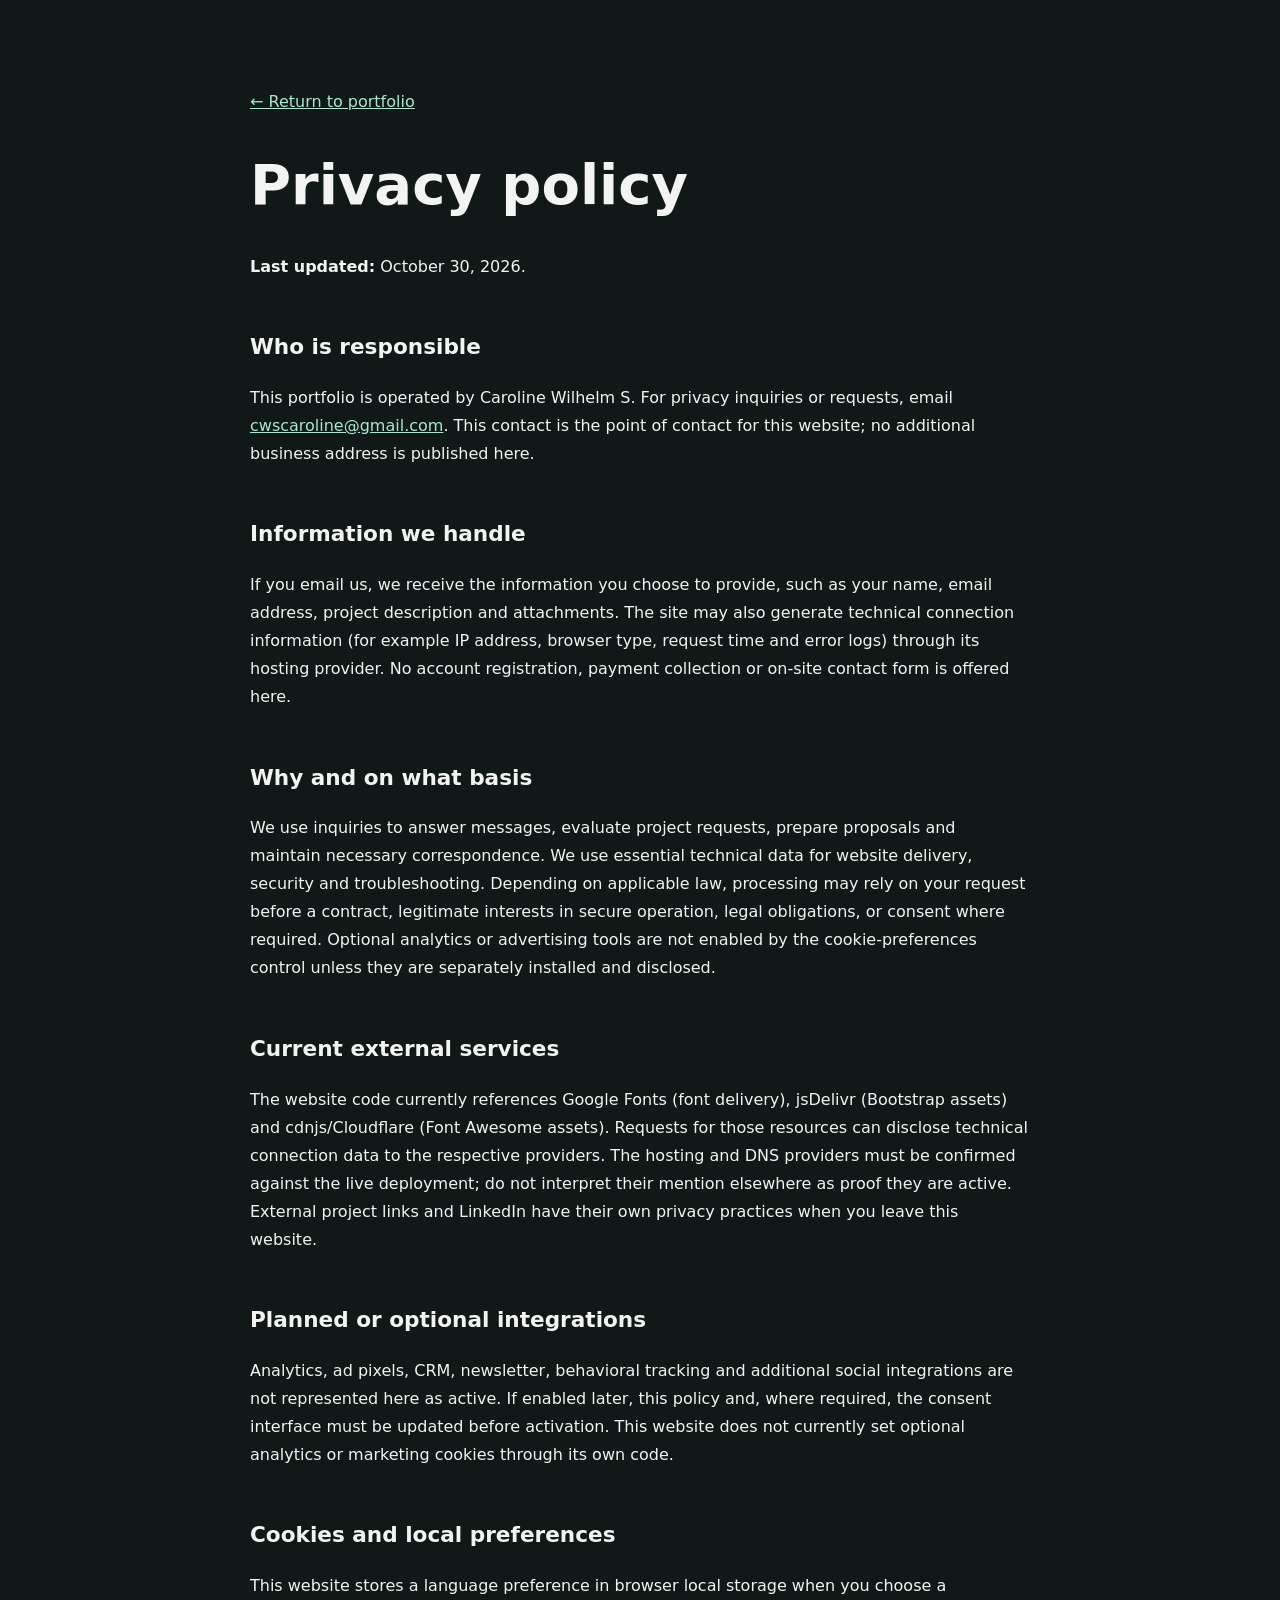
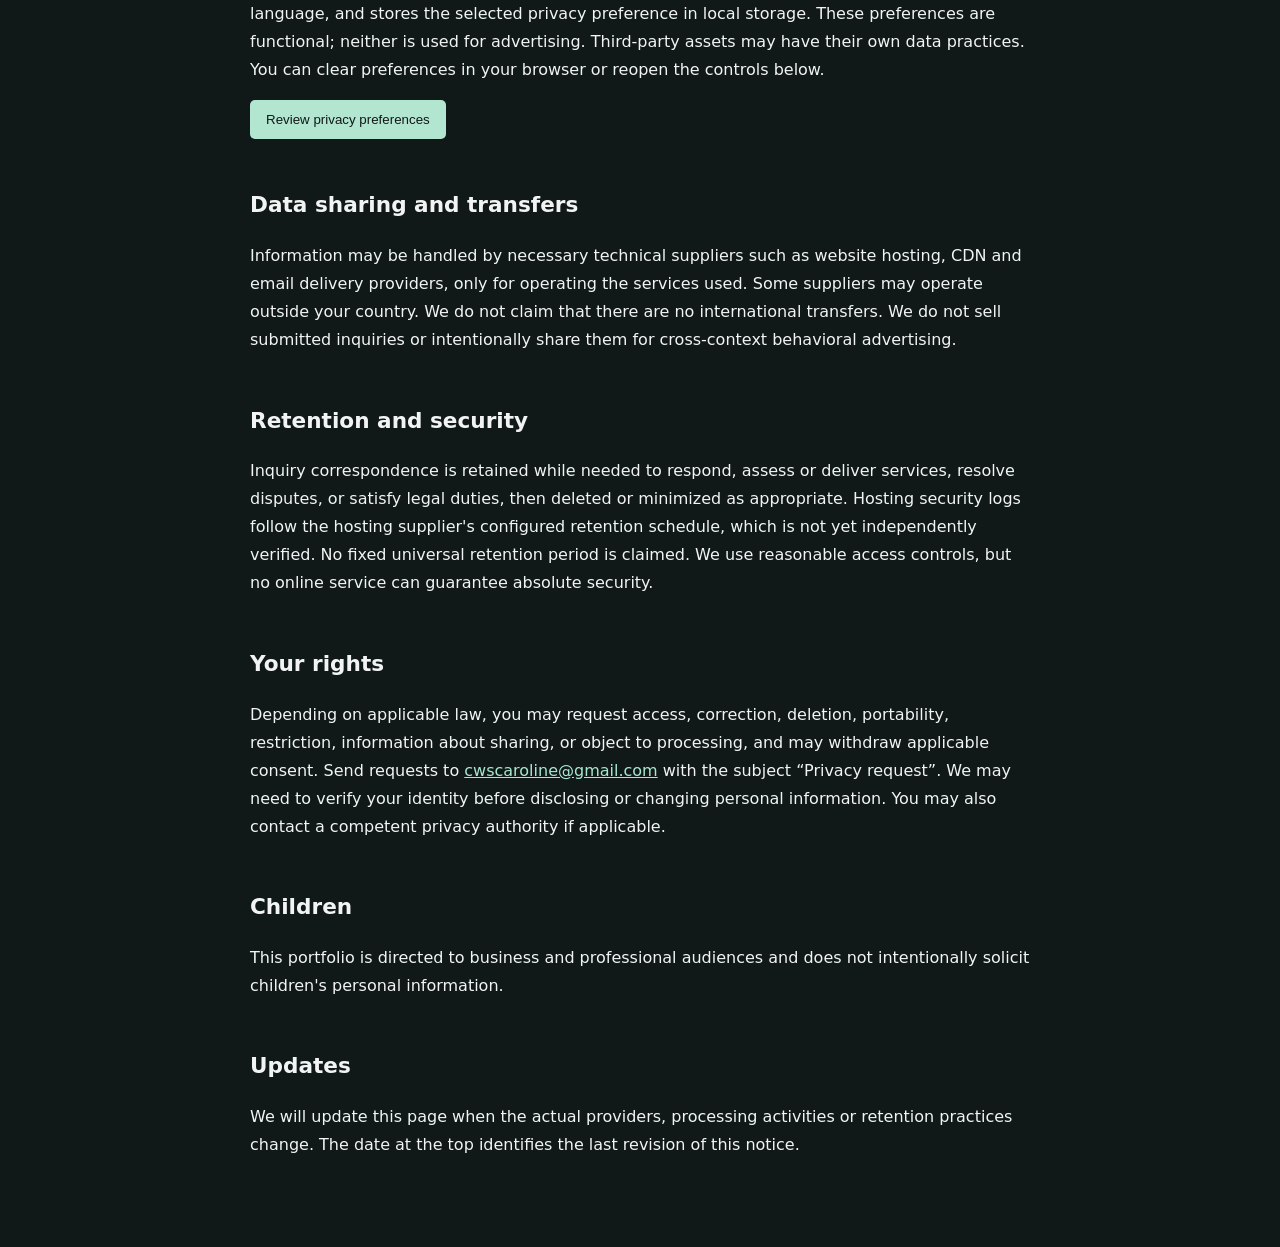
==== privacy.html @ b2c96a7a "Add portfolio privacy policy and essential SEO files" ====
<!doctype html>
<html lang="en"><head><meta charset="utf-8"><meta name="viewport" content="width=device-width, initial-scale=1"><title>Privacy Policy | Caroline Wilhelm S.</title><meta name="description" content="Learn how Caroline Wilhelm S. handles information, cookies, and privacy requests on carolinew.net."><link rel="canonical" href="https://carolinew.net/privacy.html"><meta name="robots" content="index,follow"><style>body{margin:0;background:#101918;color:#f1f4f2;font:16px/1.75 system-ui,sans-serif}main{max-width:780px;margin:auto;padding:72px 22px}a{color:#a9e7d0}h1{font-size:clamp(2rem,5vw,3.5rem);line-height:1.1}h2{margin-top:2.2em;font-size:1.35rem}button{color:#101918;background:#b3e6d0;border:0;border-radius:5px;padding:12px 16px;cursor:pointer}:focus-visible{outline:3px solid #d5f7e9;outline-offset:3px}</style></head><body><main><p><a href="/">← Return to portfolio</a></p><h1>Privacy policy</h1><p><strong>Last updated:</strong> October 30, 2026.</p>
<h2>Who is responsible</h2><p>This portfolio is operated by Caroline Wilhelm S. For privacy inquiries or requests, email <a href="mailto:cwscaroline@gmail.com">cwscaroline@gmail.com</a>. This contact is the point of contact for this website; no additional business address is published here.</p>
<h2>Information we handle</h2><p>If you email us, we receive the information you choose to provide, such as your name, email address, project description and attachments. The site may also generate technical connection information (for example IP address, browser type, request time and error logs) through its hosting provider. No account registration, payment collection or on-site contact form is offered here.</p>
<h2>Why and on what basis</h2><p>We use inquiries to answer messages, evaluate project requests, prepare proposals and maintain necessary correspondence. We use essential technical data for website delivery, security and troubleshooting. Depending on applicable law, processing may rely on your request before a contract, legitimate interests in secure operation, legal obligations, or consent where required. Optional analytics or advertising tools are not enabled by the cookie-preferences control unless they are separately installed and disclosed.</p>
<h2>Current external services</h2><p>The website code currently references Google Fonts (font delivery), jsDelivr (Bootstrap assets) and cdnjs/Cloudflare (Font Awesome assets). Requests for those resources can disclose technical connection data to the respective providers. The hosting and DNS providers must be confirmed against the live deployment; do not interpret their mention elsewhere as proof they are active. External project links and LinkedIn have their own privacy practices when you leave this website.</p>
<h2>Planned or optional integrations</h2><p>Analytics, ad pixels, CRM, newsletter, behavioral tracking and additional social integrations are not represented here as active. If enabled later, this policy and, where required, the consent interface must be updated before activation. This website does not currently set optional analytics or marketing cookies through its own code.</p>
<h2>Cookies and local preferences</h2><p>This website stores a language preference in browser local storage when you choose a language, and stores the selected privacy preference in local storage. These preferences are functional; neither is used for advertising. Third-party assets may have their own data practices. You can clear preferences in your browser or reopen the controls below.</p><p><button id="cws-privacy-settings" type="button">Review privacy preferences</button></p>
<h2>Data sharing and transfers</h2><p>Information may be handled by necessary technical suppliers such as website hosting, CDN and email delivery providers, only for operating the services used. Some suppliers may operate outside your country. We do not claim that there are no international transfers. We do not sell submitted inquiries or intentionally share them for cross-context behavioral advertising.</p>
<h2>Retention and security</h2><p>Inquiry correspondence is retained while needed to respond, assess or deliver services, resolve disputes, or satisfy legal duties, then deleted or minimized as appropriate. Hosting security logs follow the hosting supplier's configured retention schedule, which is not yet independently verified. No fixed universal retention period is claimed. We use reasonable access controls, but no online service can guarantee absolute security.</p>
<h2>Your rights</h2><p>Depending on applicable law, you may request access, correction, deletion, portability, restriction, information about sharing, or object to processing, and may withdraw applicable consent. Send requests to <a href="mailto:cwscaroline@gmail.com?subject=Privacy%20request">cwscaroline@gmail.com</a> with the subject “Privacy request”. We may need to verify your identity before disclosing or changing personal information. You may also contact a competent privacy authority if applicable.</p>
<h2>Children</h2><p>This portfolio is directed to business and professional audiences and does not intentionally solicit children's personal information.</p>
<h2>Updates</h2><p>We will update this page when the actual providers, processing activities or retention practices change. The date at the top identifies the last revision of this notice.</p></main><script src="/privacy.js" defer></script></body></html>
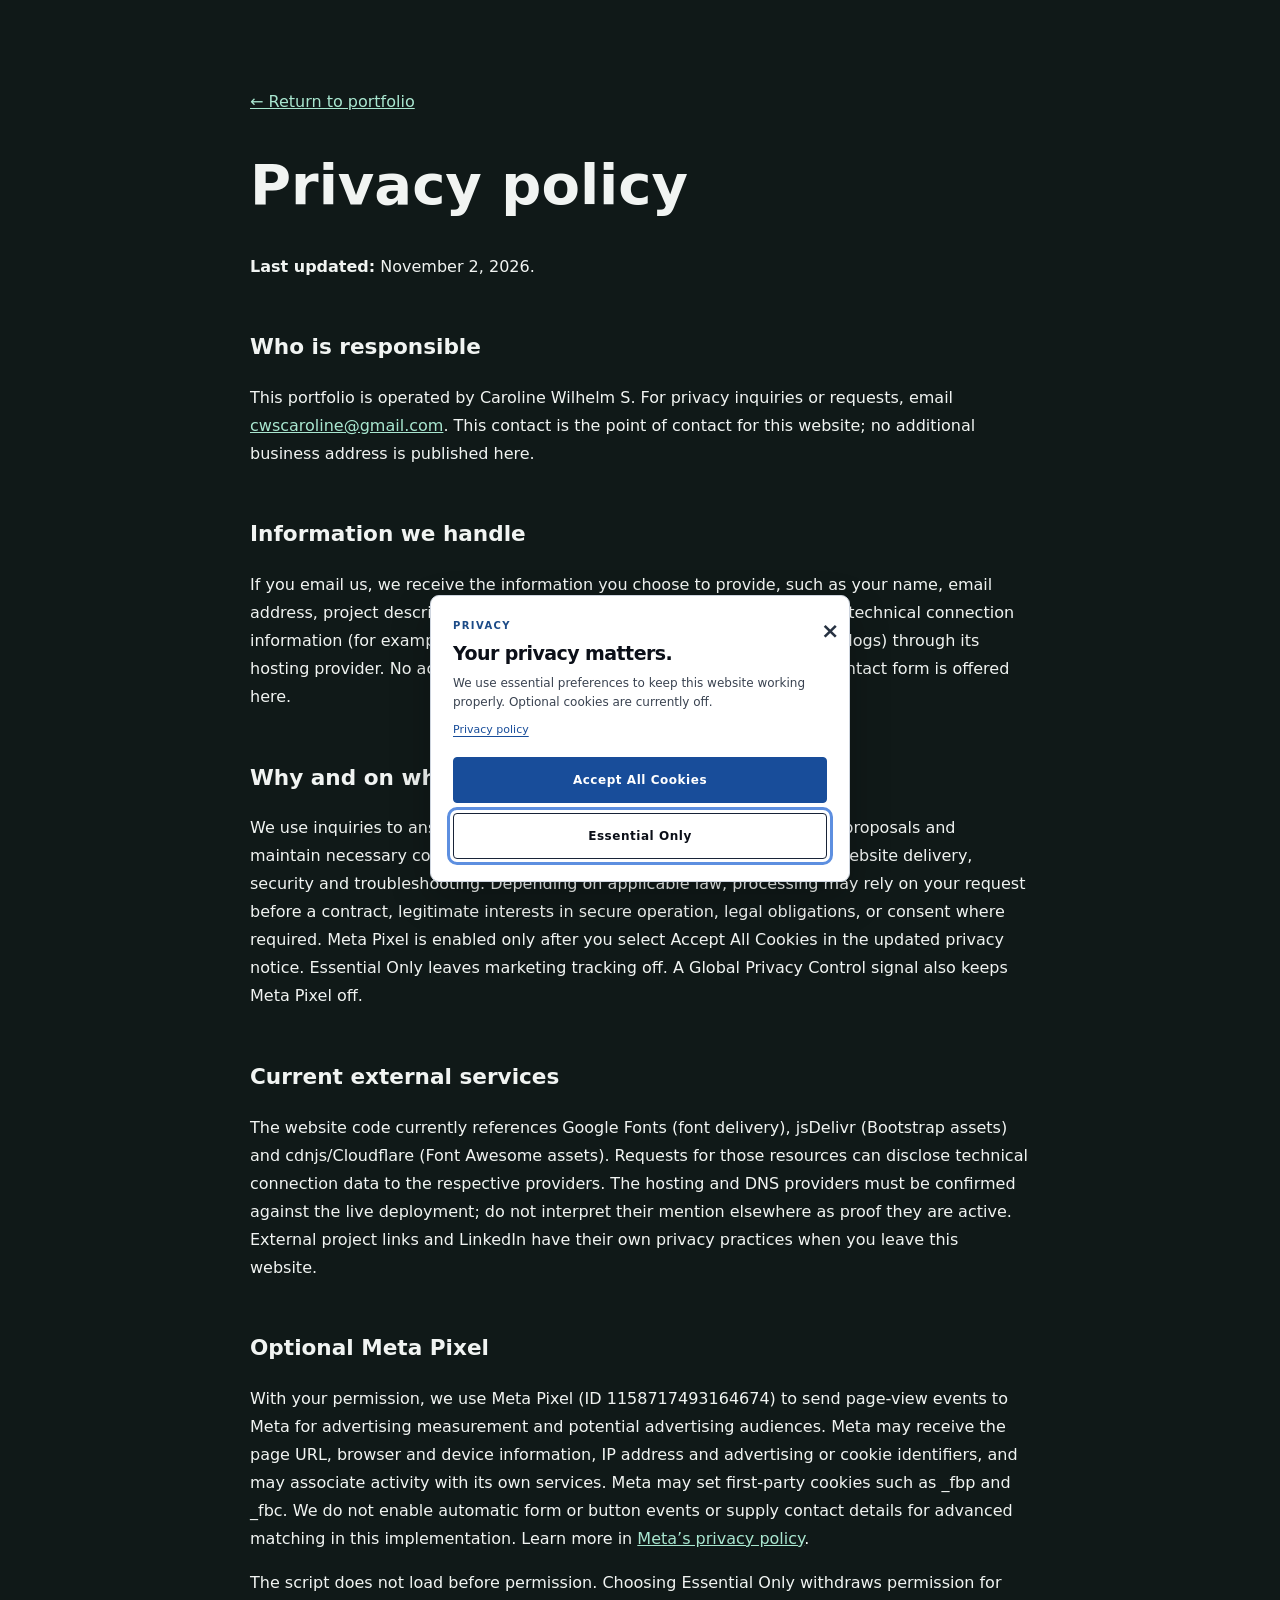
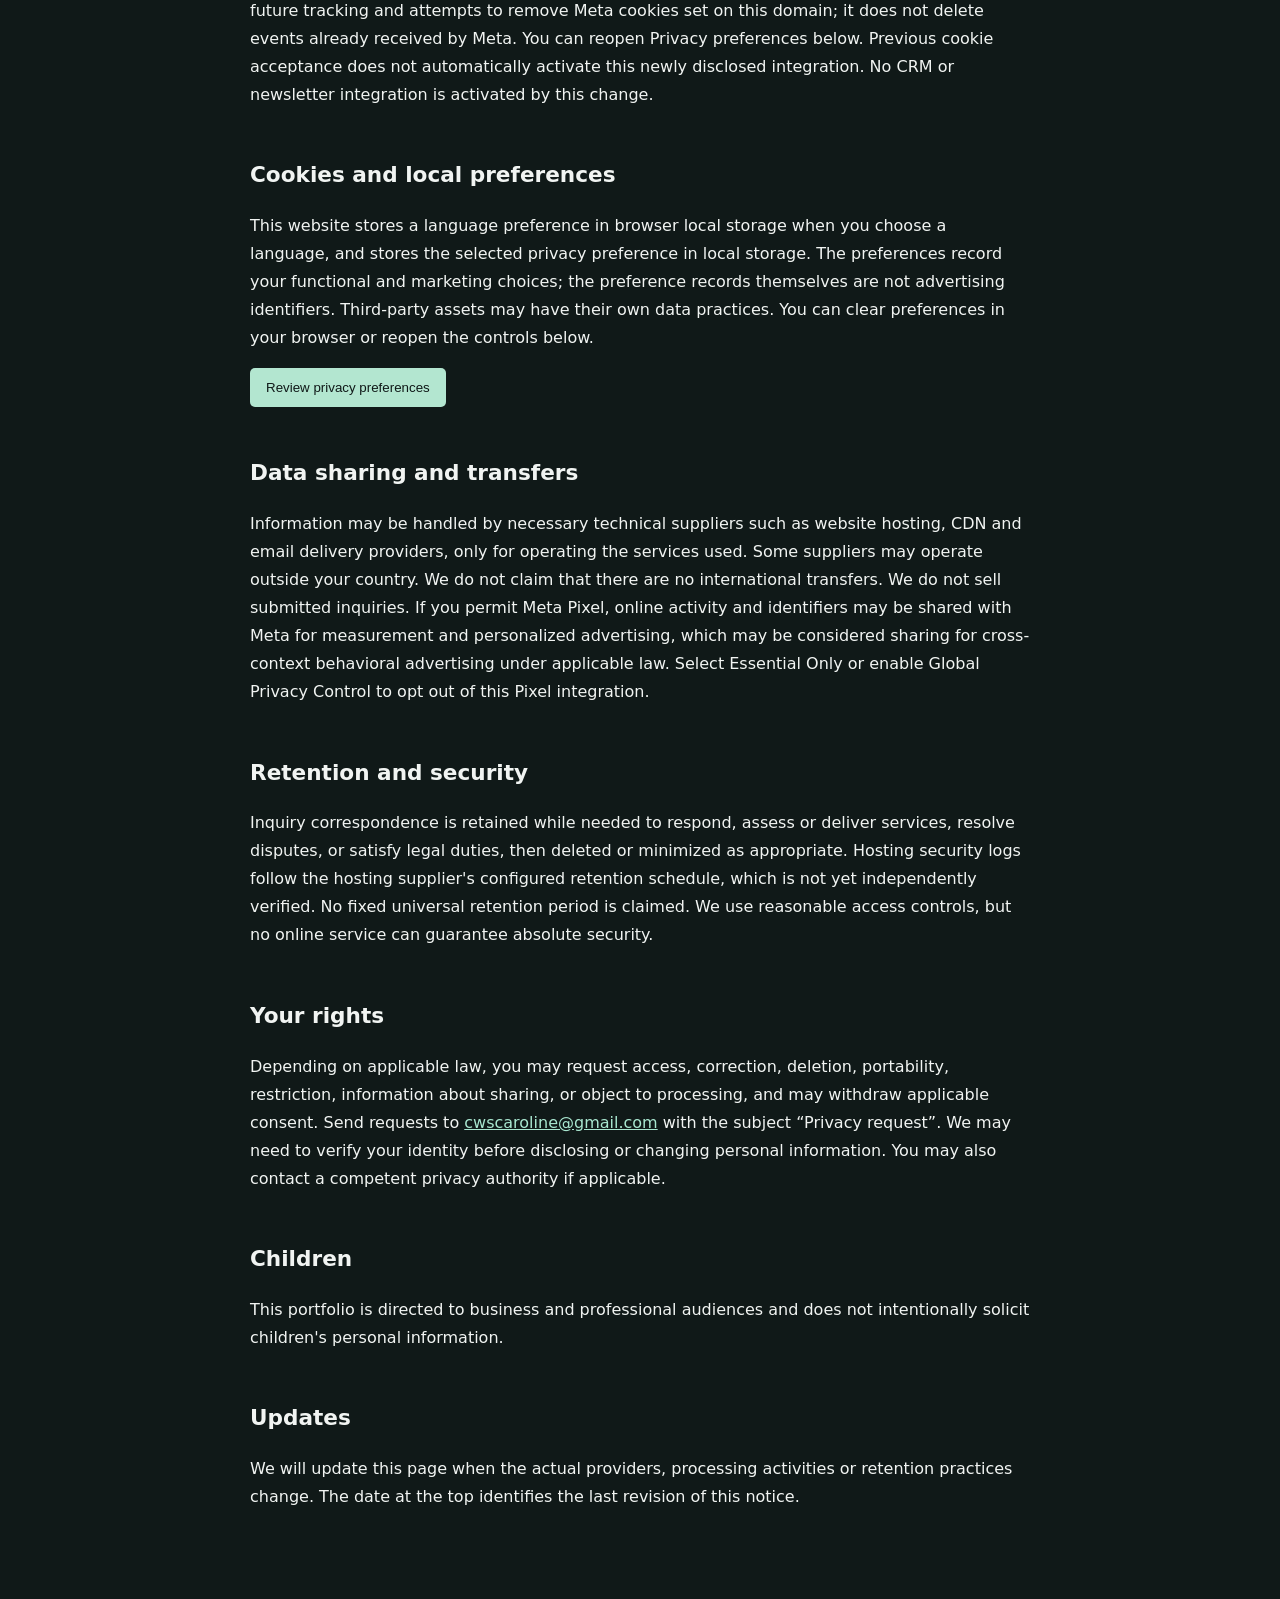
==== commit 2ad3df02: "Disclose optional Meta Pixel and updated marketing consent" ====
--- a/privacy.html
+++ b/privacy.html
@@ -1,12 +1,12 @@
 <!doctype html>
-<html lang="en"><head><meta charset="utf-8"><meta name="viewport" content="width=device-width, initial-scale=1"><title>Privacy Policy | Caroline Wilhelm S.</title><meta name="description" content="Learn how Caroline Wilhelm S. handles information, cookies, and privacy requests on carolinew.net."><link rel="canonical" href="https://carolinew.net/privacy.html"><meta name="robots" content="index,follow"><style>body{margin:0;background:#101918;color:#f1f4f2;font:16px/1.75 system-ui,sans-serif}main{max-width:780px;margin:auto;padding:72px 22px}a{color:#a9e7d0}h1{font-size:clamp(2rem,5vw,3.5rem);line-height:1.1}h2{margin-top:2.2em;font-size:1.35rem}button{color:#101918;background:#b3e6d0;border:0;border-radius:5px;padding:12px 16px;cursor:pointer}:focus-visible{outline:3px solid #d5f7e9;outline-offset:3px}</style></head><body><main><p><a href="/">← Return to portfolio</a></p><h1>Privacy policy</h1><p><strong>Last updated:</strong> October 30, 2026.</p>
+<html lang="en"><head><meta charset="utf-8"><meta name="viewport" content="width=device-width, initial-scale=1"><title>Privacy Policy | Caroline Wilhelm S.</title><meta name="description" content="Learn how Caroline Wilhelm S. handles information, cookies, and privacy requests on carolinew.net."><link rel="canonical" href="https://carolinew.net/privacy.html"><meta name="robots" content="index,follow"><style>body{margin:0;background:#101918;color:#f1f4f2;font:16px/1.75 system-ui,sans-serif}main{max-width:780px;margin:auto;padding:72px 22px}a{color:#a9e7d0}h1{font-size:clamp(2rem,5vw,3.5rem);line-height:1.1}h2{margin-top:2.2em;font-size:1.35rem}button{color:#101918;background:#b3e6d0;border:0;border-radius:5px;padding:12px 16px;cursor:pointer}:focus-visible{outline:3px solid #d5f7e9;outline-offset:3px}</style></head><body><main><p><a href="/">← Return to portfolio</a></p><h1>Privacy policy</h1><p><strong>Last updated:</strong> November 2, 2026.</p>
 <h2>Who is responsible</h2><p>This portfolio is operated by Caroline Wilhelm S. For privacy inquiries or requests, email <a href="mailto:cwscaroline@gmail.com">cwscaroline@gmail.com</a>. This contact is the point of contact for this website; no additional business address is published here.</p>
 <h2>Information we handle</h2><p>If you email us, we receive the information you choose to provide, such as your name, email address, project description and attachments. The site may also generate technical connection information (for example IP address, browser type, request time and error logs) through its hosting provider. No account registration, payment collection or on-site contact form is offered here.</p>
-<h2>Why and on what basis</h2><p>We use inquiries to answer messages, evaluate project requests, prepare proposals and maintain necessary correspondence. We use essential technical data for website delivery, security and troubleshooting. Depending on applicable law, processing may rely on your request before a contract, legitimate interests in secure operation, legal obligations, or consent where required. Optional analytics or advertising tools are not enabled by the cookie-preferences control unless they are separately installed and disclosed.</p>
+<h2>Why and on what basis</h2><p>We use inquiries to answer messages, evaluate project requests, prepare proposals and maintain necessary correspondence. We use essential technical data for website delivery, security and troubleshooting. Depending on applicable law, processing may rely on your request before a contract, legitimate interests in secure operation, legal obligations, or consent where required. Meta Pixel is enabled only after you select Accept All Cookies in the updated privacy notice. Essential Only leaves marketing tracking off. A Global Privacy Control signal also keeps Meta Pixel off.</p>
 <h2>Current external services</h2><p>The website code currently references Google Fonts (font delivery), jsDelivr (Bootstrap assets) and cdnjs/Cloudflare (Font Awesome assets). Requests for those resources can disclose technical connection data to the respective providers. The hosting and DNS providers must be confirmed against the live deployment; do not interpret their mention elsewhere as proof they are active. External project links and LinkedIn have their own privacy practices when you leave this website.</p>
-<h2>Planned or optional integrations</h2><p>Analytics, ad pixels, CRM, newsletter, behavioral tracking and additional social integrations are not represented here as active. If enabled later, this policy and, where required, the consent interface must be updated before activation. This website does not currently set optional analytics or marketing cookies through its own code.</p>
-<h2>Cookies and local preferences</h2><p>This website stores a language preference in browser local storage when you choose a language, and stores the selected privacy preference in local storage. These preferences are functional; neither is used for advertising. Third-party assets may have their own data practices. You can clear preferences in your browser or reopen the controls below.</p><p><button id="cws-privacy-settings" type="button">Review privacy preferences</button></p>
-<h2>Data sharing and transfers</h2><p>Information may be handled by necessary technical suppliers such as website hosting, CDN and email delivery providers, only for operating the services used. Some suppliers may operate outside your country. We do not claim that there are no international transfers. We do not sell submitted inquiries or intentionally share them for cross-context behavioral advertising.</p>
+<h2>Optional Meta Pixel</h2><p>With your permission, we use Meta Pixel (ID 1158717493164674) to send page-view events to Meta for advertising measurement and potential advertising audiences. Meta may receive the page URL, browser and device information, IP address and advertising or cookie identifiers, and may associate activity with its own services. Meta may set first-party cookies such as _fbp and _fbc. We do not enable automatic form or button events or supply contact details for advanced matching in this implementation. Learn more in <a href="https://www.facebook.com/privacy/policy/" target="_blank" rel="noopener noreferrer">Meta’s privacy policy</a>.</p><p>The script does not load before permission. Choosing Essential Only withdraws permission for future tracking and attempts to remove Meta cookies set on this domain; it does not delete events already received by Meta. You can reopen Privacy preferences below. Previous cookie acceptance does not automatically activate this newly disclosed integration. No CRM or newsletter integration is activated by this change.</p>
+<h2>Cookies and local preferences</h2><p>This website stores a language preference in browser local storage when you choose a language, and stores the selected privacy preference in local storage. The preferences record your functional and marketing choices; the preference records themselves are not advertising identifiers. Third-party assets may have their own data practices. You can clear preferences in your browser or reopen the controls below.</p><p><button id="cws-privacy-settings" type="button">Review privacy preferences</button></p>
+<h2>Data sharing and transfers</h2><p>Information may be handled by necessary technical suppliers such as website hosting, CDN and email delivery providers, only for operating the services used. Some suppliers may operate outside your country. We do not claim that there are no international transfers. We do not sell submitted inquiries. If you permit Meta Pixel, online activity and identifiers may be shared with Meta for measurement and personalized advertising, which may be considered sharing for cross-context behavioral advertising under applicable law. Select Essential Only or enable Global Privacy Control to opt out of this Pixel integration.</p>
 <h2>Retention and security</h2><p>Inquiry correspondence is retained while needed to respond, assess or deliver services, resolve disputes, or satisfy legal duties, then deleted or minimized as appropriate. Hosting security logs follow the hosting supplier's configured retention schedule, which is not yet independently verified. No fixed universal retention period is claimed. We use reasonable access controls, but no online service can guarantee absolute security.</p>
 <h2>Your rights</h2><p>Depending on applicable law, you may request access, correction, deletion, portability, restriction, information about sharing, or object to processing, and may withdraw applicable consent. Send requests to <a href="mailto:cwscaroline@gmail.com?subject=Privacy%20request">cwscaroline@gmail.com</a> with the subject “Privacy request”. We may need to verify your identity before disclosing or changing personal information. You may also contact a competent privacy authority if applicable.</p>
 <h2>Children</h2><p>This portfolio is directed to business and professional audiences and does not intentionally solicit children's personal information.</p>
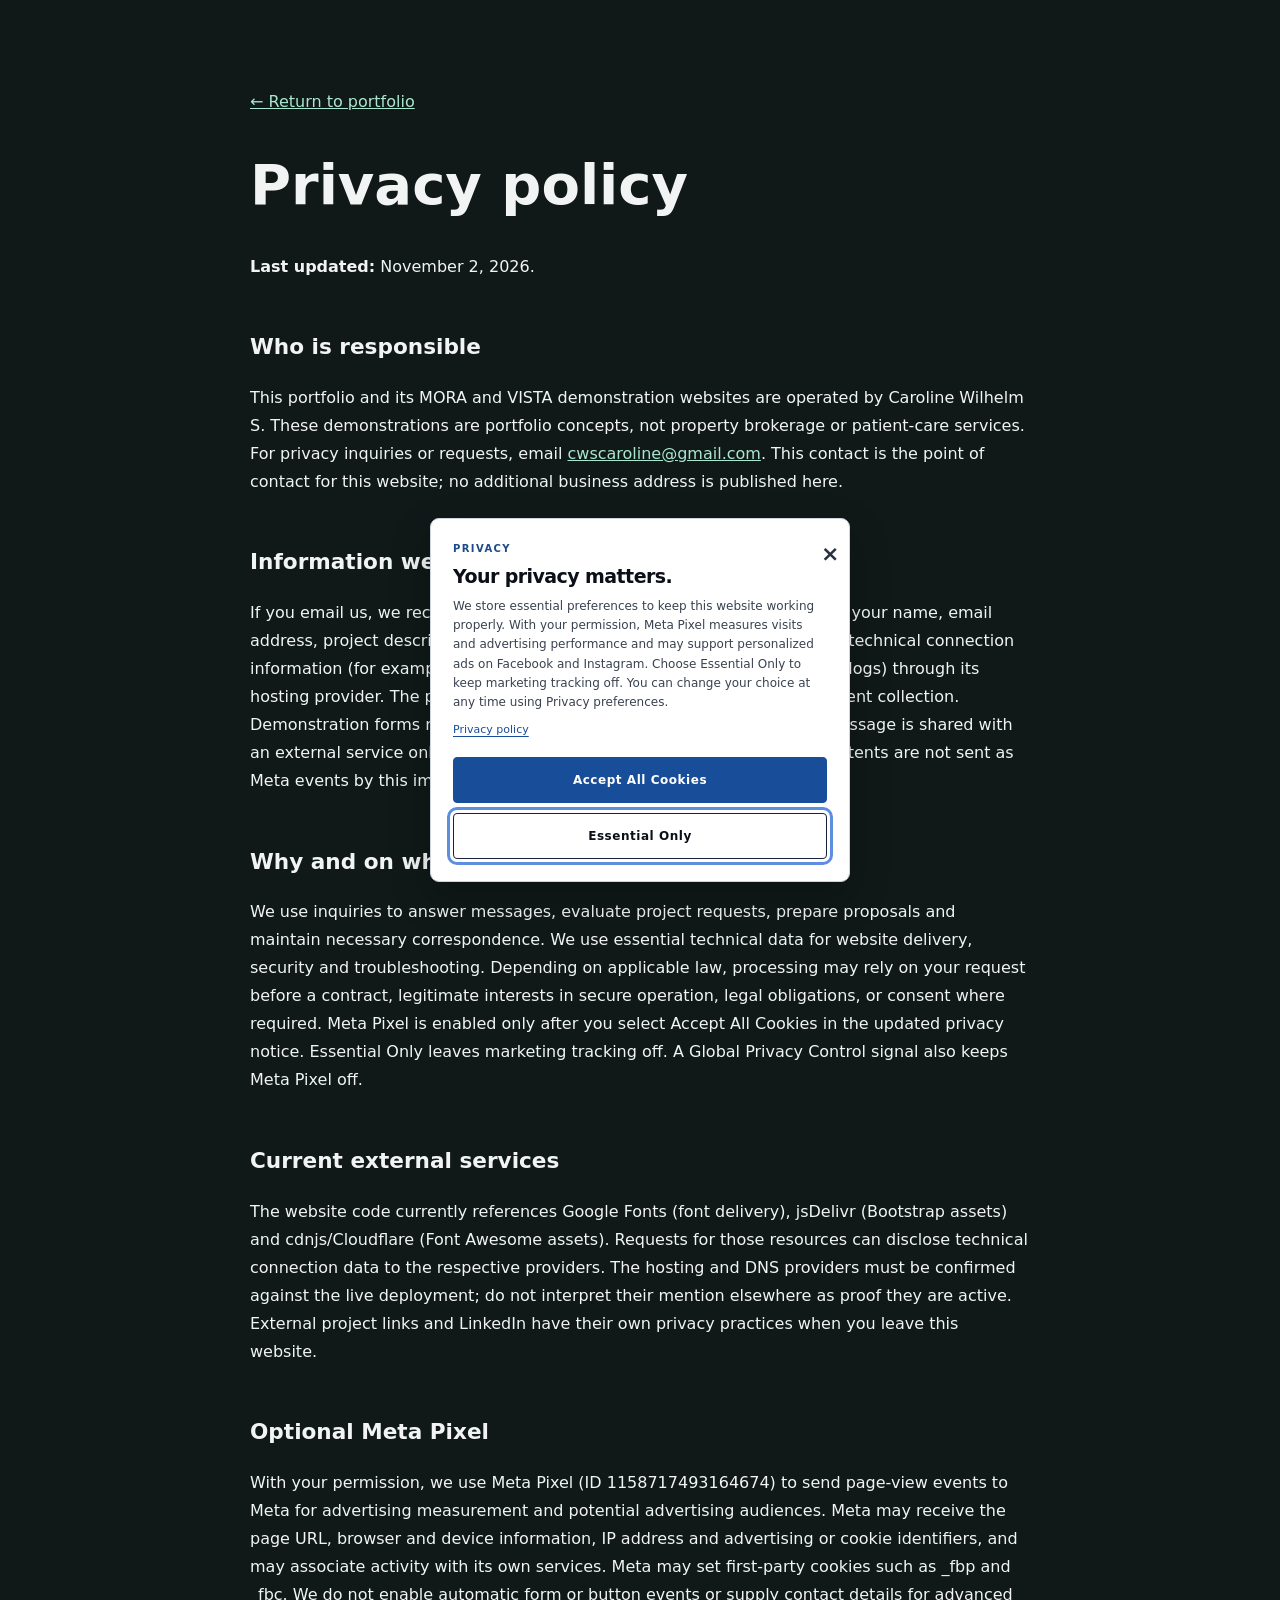
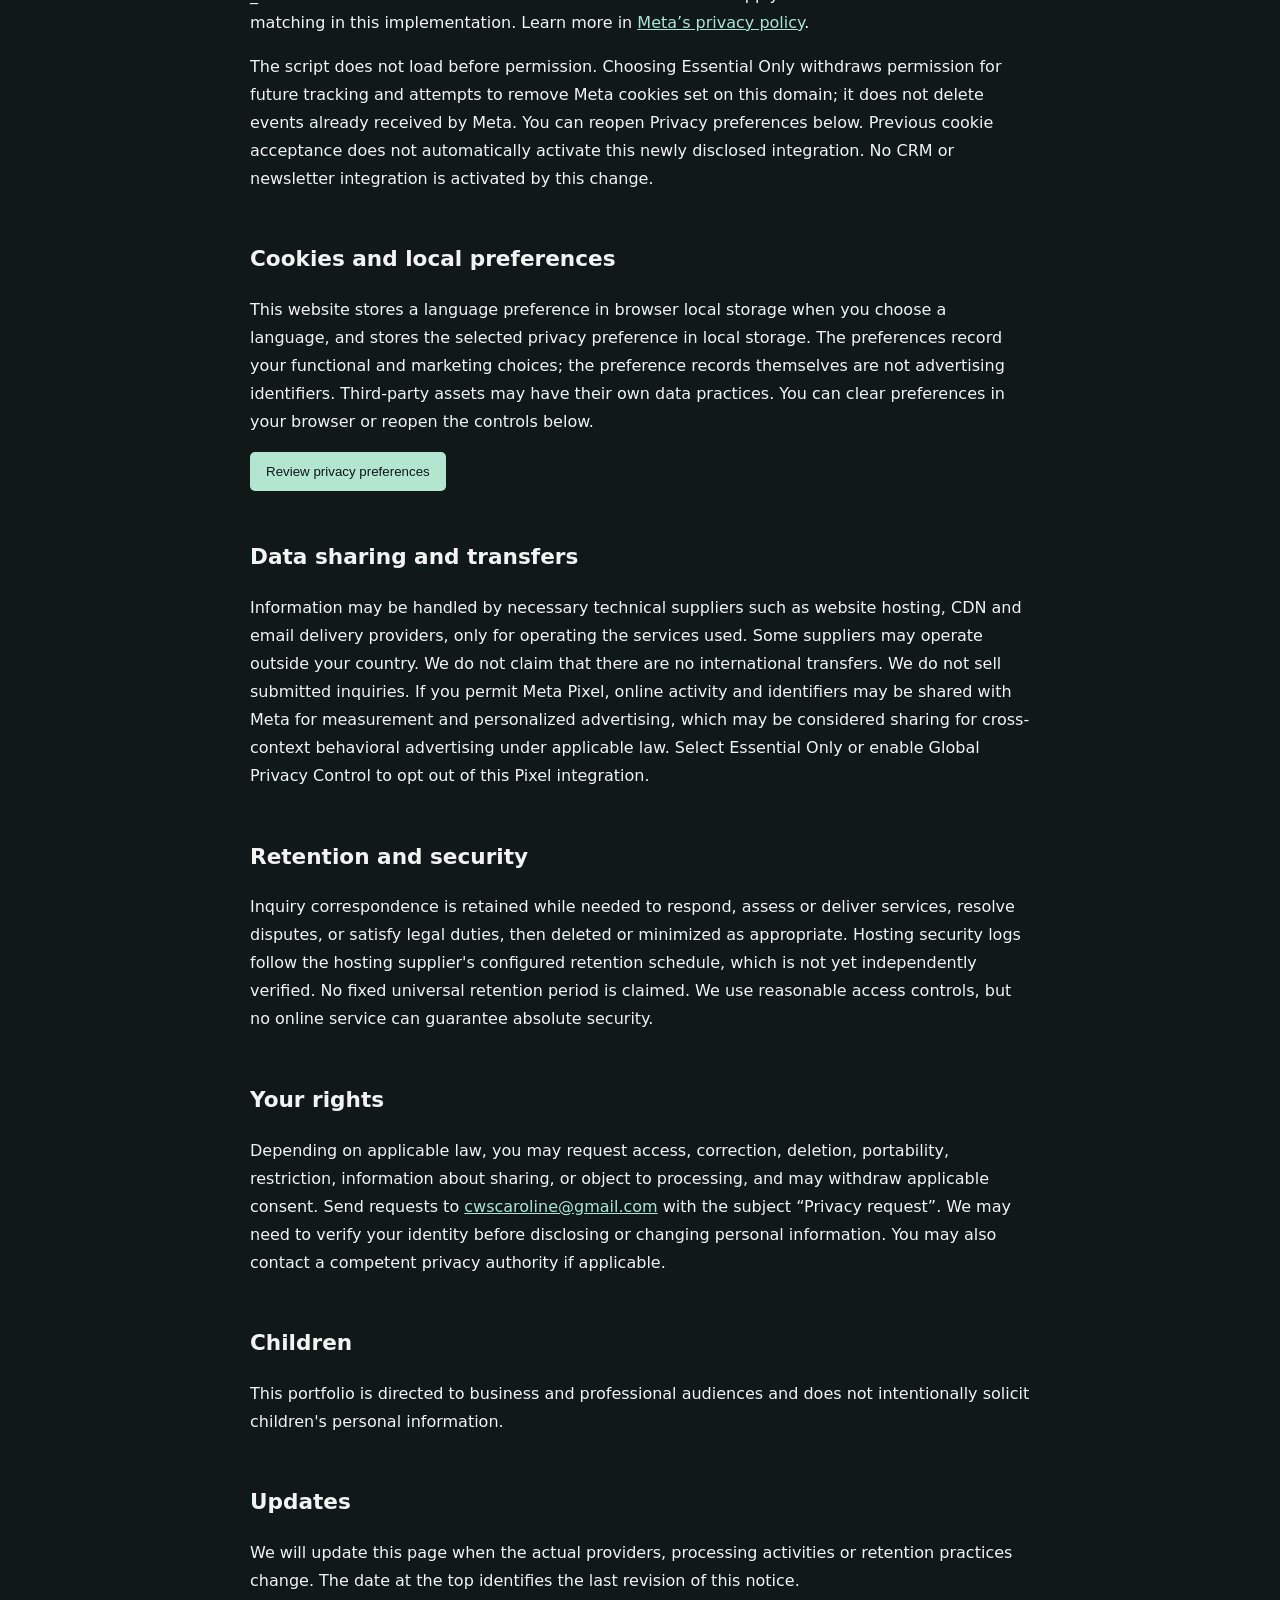
==== commit 543f18a3: "Add consent-gated Meta Pixel across public portfolio pages" ====
--- a/privacy.html
+++ b/privacy.html
@@ -1,7 +1,7 @@
 <!doctype html>
 <html lang="en"><head><meta charset="utf-8"><meta name="viewport" content="width=device-width, initial-scale=1"><title>Privacy Policy | Caroline Wilhelm S.</title><meta name="description" content="Learn how Caroline Wilhelm S. handles information, cookies, and privacy requests on carolinew.net."><link rel="canonical" href="https://carolinew.net/privacy.html"><meta name="robots" content="index,follow"><style>body{margin:0;background:#101918;color:#f1f4f2;font:16px/1.75 system-ui,sans-serif}main{max-width:780px;margin:auto;padding:72px 22px}a{color:#a9e7d0}h1{font-size:clamp(2rem,5vw,3.5rem);line-height:1.1}h2{margin-top:2.2em;font-size:1.35rem}button{color:#101918;background:#b3e6d0;border:0;border-radius:5px;padding:12px 16px;cursor:pointer}:focus-visible{outline:3px solid #d5f7e9;outline-offset:3px}</style></head><body><main><p><a href="/">← Return to portfolio</a></p><h1>Privacy policy</h1><p><strong>Last updated:</strong> November 2, 2026.</p>
-<h2>Who is responsible</h2><p>This portfolio is operated by Caroline Wilhelm S. For privacy inquiries or requests, email <a href="mailto:cwscaroline@gmail.com">cwscaroline@gmail.com</a>. This contact is the point of contact for this website; no additional business address is published here.</p>
-<h2>Information we handle</h2><p>If you email us, we receive the information you choose to provide, such as your name, email address, project description and attachments. The site may also generate technical connection information (for example IP address, browser type, request time and error logs) through its hosting provider. No account registration, payment collection or on-site contact form is offered here.</p>
+<h2>Who is responsible</h2><p>This portfolio and its MORA and VISTA demonstration websites are operated by Caroline Wilhelm S. These demonstrations are portfolio concepts, not property brokerage or patient-care services. For privacy inquiries or requests, email <a href="mailto:cwscaroline@gmail.com">cwscaroline@gmail.com</a>. This contact is the point of contact for this website; no additional business address is published here.</p>
+<h2>Information we handle</h2><p>If you email us, we receive the information you choose to provide, such as your name, email address, project description and attachments. The site may also generate technical connection information (for example IP address, browser type, request time and error logs) through its hosting provider. The portfolio does not offer account registration or payment collection. Demonstration forms may prepare messages locally in your browser; a message is shared with an external service only when you choose to continue or send it. Form contents are not sent as Meta events by this implementation.</p>
 <h2>Why and on what basis</h2><p>We use inquiries to answer messages, evaluate project requests, prepare proposals and maintain necessary correspondence. We use essential technical data for website delivery, security and troubleshooting. Depending on applicable law, processing may rely on your request before a contract, legitimate interests in secure operation, legal obligations, or consent where required. Meta Pixel is enabled only after you select Accept All Cookies in the updated privacy notice. Essential Only leaves marketing tracking off. A Global Privacy Control signal also keeps Meta Pixel off.</p>
 <h2>Current external services</h2><p>The website code currently references Google Fonts (font delivery), jsDelivr (Bootstrap assets) and cdnjs/Cloudflare (Font Awesome assets). Requests for those resources can disclose technical connection data to the respective providers. The hosting and DNS providers must be confirmed against the live deployment; do not interpret their mention elsewhere as proof they are active. External project links and LinkedIn have their own privacy practices when you leave this website.</p>
 <h2>Optional Meta Pixel</h2><p>With your permission, we use Meta Pixel (ID 1158717493164674) to send page-view events to Meta for advertising measurement and potential advertising audiences. Meta may receive the page URL, browser and device information, IP address and advertising or cookie identifiers, and may associate activity with its own services. Meta may set first-party cookies such as _fbp and _fbc. We do not enable automatic form or button events or supply contact details for advanced matching in this implementation. Learn more in <a href="https://www.facebook.com/privacy/policy/" target="_blank" rel="noopener noreferrer">Meta’s privacy policy</a>.</p><p>The script does not load before permission. Choosing Essential Only withdraws permission for future tracking and attempts to remove Meta cookies set on this domain; it does not delete events already received by Meta. You can reopen Privacy preferences below. Previous cookie acceptance does not automatically activate this newly disclosed integration. No CRM or newsletter integration is activated by this change.</p>
@@ -10,4 +10,4 @@
 <h2>Retention and security</h2><p>Inquiry correspondence is retained while needed to respond, assess or deliver services, resolve disputes, or satisfy legal duties, then deleted or minimized as appropriate. Hosting security logs follow the hosting supplier's configured retention schedule, which is not yet independently verified. No fixed universal retention period is claimed. We use reasonable access controls, but no online service can guarantee absolute security.</p>
 <h2>Your rights</h2><p>Depending on applicable law, you may request access, correction, deletion, portability, restriction, information about sharing, or object to processing, and may withdraw applicable consent. Send requests to <a href="mailto:cwscaroline@gmail.com?subject=Privacy%20request">cwscaroline@gmail.com</a> with the subject “Privacy request”. We may need to verify your identity before disclosing or changing personal information. You may also contact a competent privacy authority if applicable.</p>
 <h2>Children</h2><p>This portfolio is directed to business and professional audiences and does not intentionally solicit children's personal information.</p>
-<h2>Updates</h2><p>We will update this page when the actual providers, processing activities or retention practices change. The date at the top identifies the last revision of this notice.</p></main><script src="/privacy.js" defer></script></body></html>+<h2>Updates</h2><p>We will update this page when the actual providers, processing activities or retention practices change. The date at the top identifies the last revision of this notice.</p></main><script src="/privacy.js?v=20261102-meta" defer></script></body></html>
